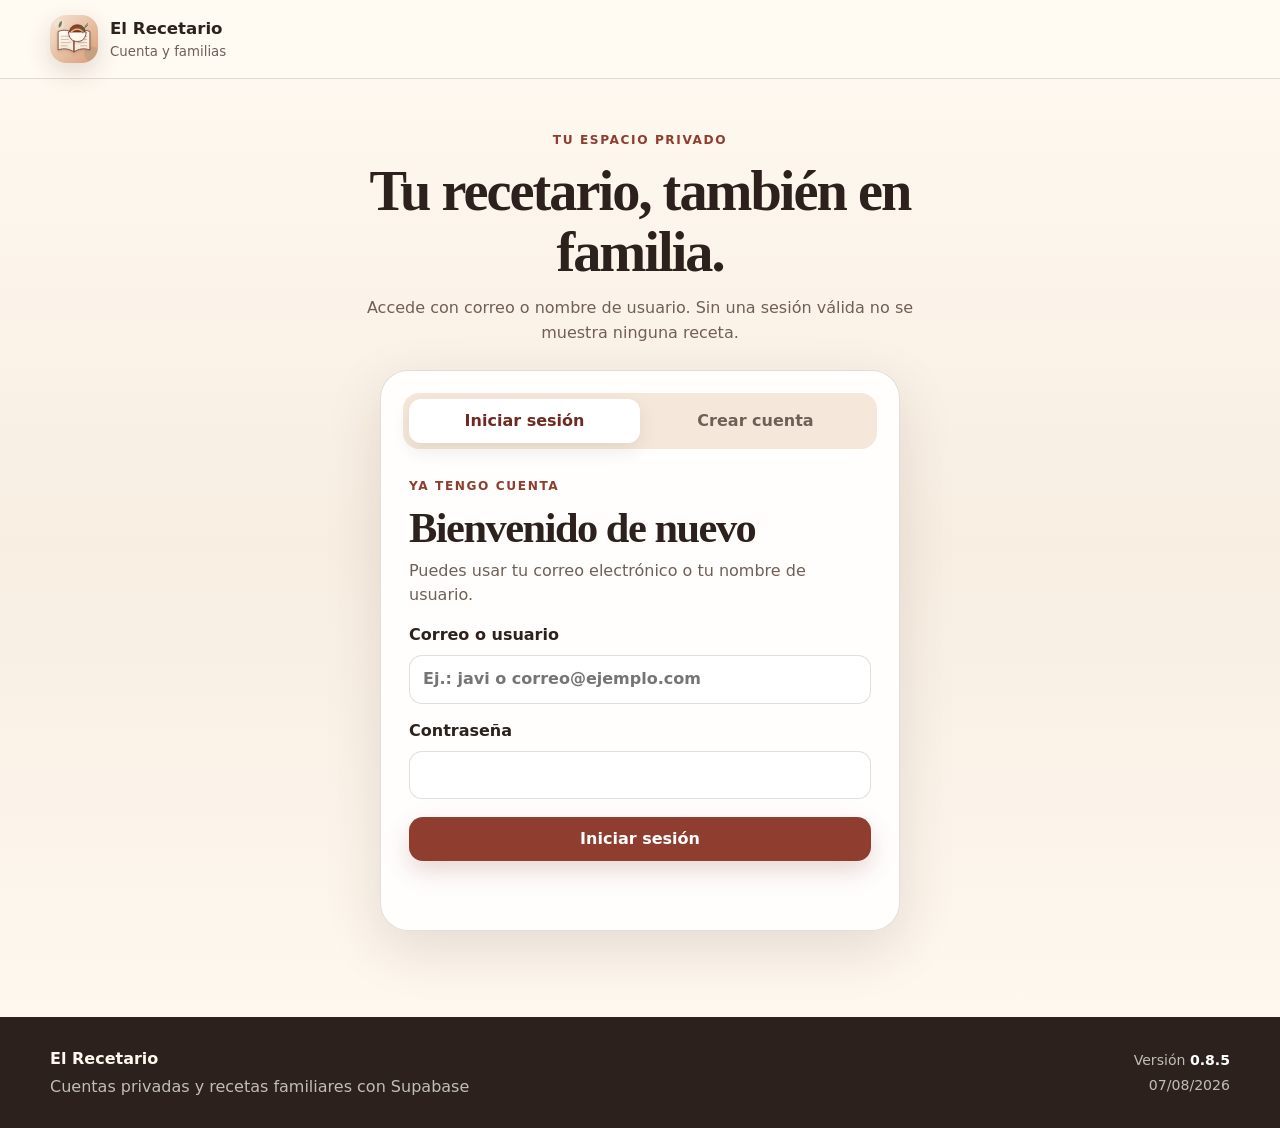
==== admin.html @ 175dec45 "Publica avatares corregidos en administración 0.8.6" ====
<!doctype html>
<html lang="es">
<head>
  <meta charset="utf-8">
  <meta name="viewport" content="width=device-width, initial-scale=1">
  <meta name="theme-color" content="#8f3d2f">
  <meta name="description" content="Administración de cuentas y familias de El Recetario.">
  <title>Administración · El Recetario</title>
  <link rel="icon" href="assets/recetario.svg" type="image/svg+xml">
  <link rel="stylesheet" href="styles.css?v=0.8.6">
  <link rel="stylesheet" href="admin.css?v=0.8.6">
  <script defer src="recetario-config.js?v=0.8.6"></script>
  <script defer src="admin.js?v=0.8.6"></script>
</head>
<body class="admin-page">
  <a class="skip-link" href="#contenido">Saltar al contenido</a>

  <header class="site-header">
    <div class="shell header-inner">
      <a class="brand" href="./" aria-label="Volver a El Recetario">
        <img src="assets/recetario.svg" alt="" width="46" height="46">
        <span><strong>El Recetario</strong><small>Administración</small></span>
      </a>
      <div class="admin-header-actions">
        <a class="button button--soft" href="cuenta.html">Mi cuenta</a>
        <a class="button" href="./">Ver recetas</a>
      </div>
    </div>
  </header>

  <main id="contenido" class="shell admin-main">
    <section class="admin-hero">
      <span class="eyebrow">Solo administrador</span>
      <h1>Gestionar El Recetario</h1>
      <p>Consulta usuarios, las familias a las que pertenecen, sus recetas y el estado de cada cuenta. También puedes cambiar el nombre de cualquier grupo familiar.</p>
    </section>

    <section class="admin-stats" aria-label="Resumen">
      <article><strong id="active-count">—</strong><span>Cuentas activas</span></article>
      <article><strong id="available-count">—</strong><span>Huecos disponibles</span></article>
      <article><strong id="family-count">—</strong><span>Familias creadas</span></article>
      <article><strong id="recipe-count">—</strong><span>Recetas guardadas</span></article>
    </section>

    <section class="admin-card">
      <div class="admin-card-heading">
        <div>
          <span class="eyebrow">Familiares</span>
          <h2>Cuentas registradas</h2>
        </div>
        <button class="button button--soft" id="refresh-button" type="button">Actualizar</button>
      </div>
      <p class="admin-message" id="admin-message" aria-live="polite">Cargando cuentas…</p>
      <div class="account-list" id="account-list"></div>
    </section>

    <section class="admin-card families-admin-card">
      <div class="admin-card-heading">
        <div>
          <span class="eyebrow">Grupos</span>
          <h2>Familias</h2>
          <p>Los usuarios pueden pertenecer a varias familias.</p>
        </div>
      </div>
      <div class="admin-family-list" id="family-list"></div>
    </section>

    <section class="admin-note">
      <strong>Privacidad y permisos</strong>
      <p>Las contraseñas nunca se muestran. Puedes activar o desactivar cuentas y renombrar grupos; las credenciales siguen gestionadas por Supabase Auth.</p>
    </section>
  </main>

  <footer class="site-footer">
    <div class="shell footer-inner">
      <div><strong>El Recetario</strong><span>Administración privada de cuentas y familias</span></div>
      <div class="version-block"><span>Versión <strong>0.8.6</strong></span><span>07/08/2026</span></div>
    </div>
  </footer>

  <div class="toast" id="toast" role="status" aria-live="polite" hidden></div>
</body>
</html>
---- styles.css ----
:root {
  --ink: #2d211d;
  --muted: #705f57;
  --paper: #fffaf2;
  --paper-2: #f7ecdd;
  --accent: #8f3d2f;
  --accent-dark: #6f2b21;
  --accent-soft: #f1d6c7;
  --sage: #6d7f5f;
  --line: rgba(79, 51, 39, .16);
  --shadow: 0 18px 55px rgba(63, 38, 26, .13);
  --radius: 22px;
  color-scheme: light;
  font-family: Inter, ui-sans-serif, system-ui, -apple-system, BlinkMacSystemFont, "Segoe UI", sans-serif;
}

* { box-sizing: border-box; }
html { scroll-behavior: smooth; }
body { margin: 0; color: var(--ink); background: var(--paper); line-height: 1.55; }
body:has(dialog[open]) { overflow: hidden; }
button, input, select, textarea { font: inherit; }
button, a { -webkit-tap-highlight-color: transparent; }
img { max-width: 100%; display: block; }

.skip-link { position: fixed; left: 12px; top: -80px; z-index: 1000; padding: 10px 14px; color: white; background: var(--accent-dark); border-radius: 10px; }
.skip-link:focus { top: 12px; }

.shell { width: min(1180px, calc(100% - 36px)); margin-inline: auto; }
.site-header { position: sticky; top: 0; z-index: 40; border-bottom: 1px solid var(--line); background: color-mix(in srgb, var(--paper) 92%, transparent); backdrop-filter: blur(18px); }
.header-inner { min-height: 78px; display: flex; align-items: center; justify-content: space-between; gap: 20px; }
.brand { display: inline-flex; align-items: center; gap: 12px; color: inherit; text-decoration: none; }
.brand img { width: 48px; height: 48px; border-radius: 16px; box-shadow: 0 9px 24px rgba(83, 43, 28, .16); }
.brand span { display: grid; }
.brand strong { font-size: 1.04rem; }
.brand small { color: var(--muted); }
.header-actions { display: flex; gap: 10px; }

.button { min-height: 44px; border: 0; border-radius: 14px; padding: 0 18px; display: inline-flex; align-items: center; justify-content: center; gap: 8px; cursor: pointer; color: white; background: var(--accent); font-weight: 800; box-shadow: 0 10px 24px rgba(143, 61, 47, .2); transition: transform .18s ease, background .18s ease; }
.button:hover { transform: translateY(-1px); background: var(--accent-dark); }
.button:focus-visible, input:focus-visible, select:focus-visible, textarea:focus-visible, .recipe-card:focus-visible, .quick-filters button:focus-visible, .icon-button:focus-visible { outline: 3px solid rgba(143, 61, 47, .32); outline-offset: 3px; }
.button--soft { color: var(--accent-dark); background: var(--accent-soft); box-shadow: none; }
.button--soft:hover { background: #eac7b4; }
.button--danger { color: #8e1d1d; background: #f7d8d8; box-shadow: none; }

.hero { position: relative; overflow: hidden; padding: 72px 0 58px; background:
  radial-gradient(circle at 87% 14%, rgba(109, 127, 95, .22), transparent 32%),
  radial-gradient(circle at 8% 90%, rgba(143, 61, 47, .13), transparent 34%),
  linear-gradient(135deg, #fffaf2 0%, #f7ecdd 100%);
}
.hero::after { content: ""; position: absolute; right: -120px; bottom: -170px; width: 360px; height: 360px; border: 45px solid rgba(143, 61, 47, .05); border-radius: 50%; }
.hero-grid { position: relative; z-index: 1; display: grid; grid-template-columns: minmax(0, 1.3fr) minmax(300px, .7fr); align-items: center; gap: 60px; }
.eyebrow { color: var(--accent); font-size: .76rem; font-weight: 900; letter-spacing: .13em; text-transform: uppercase; }
h1, h2, h3 { margin-top: 0; line-height: 1.08; letter-spacing: -.035em; }
h1 { max-width: 760px; margin-bottom: 20px; font-family: Georgia, "Times New Roman", serif; font-size: clamp(2.65rem, 6vw, 5.7rem); }
h2 { margin-bottom: 10px; font-family: Georgia, "Times New Roman", serif; font-size: clamp(2rem, 4vw, 3.2rem); }
.hero-copy { max-width: 720px; margin: 0 0 26px; color: var(--muted); font-size: clamp(1.04rem, 2vw, 1.2rem); }

.search-panel { max-width: 760px; padding: 18px; border: 1px solid rgba(143, 61, 47, .18); border-radius: var(--radius); background: rgba(255, 255, 255, .82); box-shadow: var(--shadow); }
.search-panel > label { display: block; margin-bottom: 9px; font-weight: 900; }
.search-row { display: grid; grid-template-columns: 1fr auto; gap: 10px; }
.search-row input, select, .field input, .field textarea { width: 100%; min-height: 48px; border: 1px solid var(--line); border-radius: 13px; padding: 11px 13px; color: var(--ink); background: white; }
.search-row input { font-size: 1.02rem; }
.quick-filters { margin-top: 12px; display: flex; flex-wrap: wrap; gap: 8px; }
.quick-filters button { border: 1px solid rgba(143, 61, 47, .17); border-radius: 999px; padding: 7px 11px; color: var(--accent-dark); background: #fff8f2; cursor: pointer; font-weight: 750; }
.quick-filters button:hover { background: var(--accent-soft); }

.hero-card { padding: 28px; border: 1px solid rgba(143, 61, 47, .15); border-radius: 30px; background: rgba(255,255,255,.66); box-shadow: var(--shadow); transform: rotate(1.2deg); }
.hero-card > img { width: min(260px, 82%); margin: 0 auto 24px; }
.hero-stats { display: grid; grid-template-columns: repeat(3, 1fr); gap: 10px; }
.hero-stats div { padding: 12px 8px; border-radius: 15px; text-align: center; background: rgba(255,250,242,.8); }
.hero-stats strong, .hero-stats span { display: block; }
.hero-stats strong { color: var(--accent); font-size: 1.45rem; }
.hero-stats span { color: var(--muted); font-size: .78rem; }

.catalog-section { padding: 72px 0 86px; }
.section-heading { margin-bottom: 28px; display: flex; align-items: end; justify-content: space-between; gap: 32px; }
.section-heading p { margin: 0; color: var(--muted); }
.catalog-controls { display: flex; gap: 12px; }
.catalog-controls label { display: grid; gap: 6px; color: var(--muted); font-size: .78rem; font-weight: 850; }
.catalog-controls select { min-width: 170px; }

.recipe-grid { display: grid; grid-template-columns: repeat(3, minmax(0, 1fr)); gap: 22px; }
.recipe-card { position: relative; min-width: 0; overflow: hidden; border: 1px solid var(--line); border-radius: var(--radius); color: inherit; background: white; box-shadow: 0 12px 34px rgba(78, 45, 31, .08); cursor: pointer; transition: transform .2s ease, box-shadow .2s ease; }
.recipe-card:hover { transform: translateY(-5px); box-shadow: 0 20px 48px rgba(78, 45, 31, .15); }
.recipe-visual { position: relative; min-height: 184px; display: grid; place-items: center; overflow: hidden; background: linear-gradient(140deg, var(--recipe-color, #ecd7c8), #fff8f0); }
.recipe-visual::before, .recipe-visual::after { content: ""; position: absolute; border-radius: 50%; border: 26px solid rgba(255,255,255,.24); }
.recipe-visual::before { width: 160px; height: 160px; left: -75px; top: -70px; }
.recipe-visual::after { width: 120px; height: 120px; right: -58px; bottom: -55px; }
.recipe-visual img { width: 100%; height: 220px; object-fit: cover; }
.recipe-emoji { position: relative; z-index: 1; font-size: 5rem; filter: drop-shadow(0 14px 14px rgba(68, 39, 27, .18)); }
.favorite-button { position: absolute; z-index: 4; top: 12px; right: 12px; width: 42px; height: 42px; border: 1px solid rgba(255,255,255,.65); border-radius: 50%; display: grid; place-items: center; color: #6c4d40; background: rgba(255,255,255,.84); backdrop-filter: blur(8px); cursor: pointer; font-size: 1.25rem; }
.favorite-button[aria-pressed="true"] { color: #a02f36; background: #fff0f0; }
.recipe-body { padding: 20px; }
.recipe-kicker { display: flex; align-items: center; justify-content: space-between; gap: 12px; color: var(--accent); font-size: .75rem; font-weight: 900; letter-spacing: .08em; text-transform: uppercase; }
.recipe-card h3 { margin: 12px 0 10px; font-family: Georgia, "Times New Roman", serif; font-size: 1.55rem; }
.recipe-card p { margin: 0 0 18px; color: var(--muted); }
.recipe-meta { display: flex; flex-wrap: wrap; gap: 8px; }
.recipe-meta span { padding: 6px 9px; border-radius: 999px; color: #5d493f; background: #f7efe7; font-size: .78rem; font-weight: 800; }

.empty-state { padding: 55px 20px; border: 1px dashed rgba(143, 61, 47, .35); border-radius: var(--radius); text-align: center; background: #fff7ef; }
.empty-state > span { font-size: 3rem; }
.empty-state h3 { margin: 12px 0 6px; font-size: 1.5rem; }
.empty-state p { color: var(--muted); }

.future-section { padding: 0 0 86px; }
.future-card { padding: 32px; border-radius: 28px; display: grid; grid-template-columns: 1.2fr .8fr; align-items: center; gap: 34px; color: #fdf7ee; background: linear-gradient(135deg, #5e6e51, #3e5137); box-shadow: var(--shadow); }
.future-card .eyebrow { color: #e8c7aa; }
.future-card p { margin-bottom: 0; color: rgba(255,255,255,.78); }
.future-steps { display: flex; flex-wrap: wrap; justify-content: center; align-items: center; gap: 8px; }
.future-steps span { padding: 10px 12px; border: 1px solid rgba(255,255,255,.2); border-radius: 12px; background: rgba(255,255,255,.08); font-weight: 800; }
.future-steps b { color: #e8c7aa; }

.site-footer { border-top: 1px solid var(--line); background: #2d211d; color: #fff8ef; }
.footer-inner { min-height: 110px; display: flex; align-items: center; justify-content: space-between; gap: 20px; }
.footer-inner > div:first-child { display: grid; gap: 4px; }
.footer-inner span { color: rgba(255,255,255,.7); }
.version-block { display: grid; justify-items: end; gap: 4px; font-size: .88rem; }
.version-block strong { color: white; }

.recipe-dialog, .form-dialog { width: min(920px, calc(100% - 24px)); max-height: calc(100dvh - 24px); padding: 0; border: 0; border-radius: 26px; color: var(--ink); background: var(--paper); box-shadow: 0 28px 90px rgba(44, 26, 18, .34); }
.recipe-dialog::backdrop, .form-dialog::backdrop { background: rgba(34, 23, 18, .62); backdrop-filter: blur(6px); }
.dialog-shell { position: relative; max-height: calc(100dvh - 24px); overflow: auto; }
.icon-button { width: 42px; height: 42px; border: 0; border-radius: 50%; display: grid; place-items: center; color: var(--ink); background: rgba(255,255,255,.88); cursor: pointer; font-size: 1.6rem; }
.dialog-close { position: sticky; z-index: 4; top: 14px; float: right; margin: 14px 14px -56px 0; box-shadow: 0 6px 20px rgba(0,0,0,.15); }
.detail-hero { min-height: 280px; padding: 42px; display: grid; grid-template-columns: 1fr 180px; align-items: center; gap: 24px; background: linear-gradient(140deg, var(--recipe-color, #ecd7c8), #fff8f0); }
.detail-hero h2 { margin: 10px 0 12px; font-size: clamp(2.2rem, 7vw, 4.4rem); }
.detail-hero p { max-width: 620px; margin: 0; color: #604b42; font-size: 1.08rem; }
.detail-emoji { text-align: center; font-size: 7rem; filter: drop-shadow(0 16px 16px rgba(67, 42, 30, .16)); }
.detail-photo { width: 100%; height: 180px; border-radius: 20px; object-fit: cover; box-shadow: 0 16px 34px rgba(74, 44, 29, .18); }
.detail-content { padding: 32px 42px 42px; }
.detail-stats { margin: -58px 0 34px; display: grid; grid-template-columns: repeat(5, 1fr); gap: 10px; }
.detail-stats div { padding: 14px 10px; border: 1px solid var(--line); border-radius: 15px; text-align: center; background: white; box-shadow: 0 10px 28px rgba(65, 39, 28, .08); }
.detail-stats strong, .detail-stats span { display: block; }
.detail-stats strong { color: var(--accent); }
.detail-stats span { color: var(--muted); font-size: .75rem; }
.detail-columns { display: grid; grid-template-columns: .86fr 1.14fr; gap: 36px; }
.detail-block h3 { margin-bottom: 14px; font-size: 1.28rem; }
.ingredient-list, .step-list { margin: 0; padding: 0; list-style: none; }
.ingredient-list li { padding: 11px 0; border-bottom: 1px dashed var(--line); }
.step-list { counter-reset: steps; display: grid; gap: 16px; }
.step-list li { position: relative; padding-left: 52px; }
.step-list li::before { counter-increment: steps; content: counter(steps); position: absolute; left: 0; top: -2px; width: 36px; height: 36px; border-radius: 50%; display: grid; place-items: center; color: white; background: var(--accent); font-weight: 900; }
.notes-box { margin-top: 28px; padding: 18px; border-left: 4px solid var(--sage); border-radius: 0 14px 14px 0; background: #eef3e9; }
.detail-actions { margin-top: 30px; display: flex; flex-wrap: wrap; justify-content: flex-end; gap: 10px; }

.recipe-form { max-height: calc(100dvh - 24px); overflow: auto; padding: 30px; }
.form-header { margin-bottom: 24px; display: flex; justify-content: space-between; gap: 20px; }
.form-header h2 { margin: 5px 0 0; }
.form-grid { display: grid; grid-template-columns: repeat(2, minmax(0, 1fr)); gap: 16px; }
.field { display: grid; align-content: start; gap: 7px; font-weight: 800; }
.field--wide { grid-column: 1 / -1; }
.field textarea { resize: vertical; }
.field small { color: var(--muted); font-size: .74rem; font-weight: 500; }
.storage-note { padding: 14px; border-radius: 14px; color: #655043; background: #f7ecdd; font-size: .88rem; }
.form-actions { display: flex; justify-content: flex-end; gap: 10px; }

.toast { position: fixed; z-index: 120; left: 50%; bottom: 24px; transform: translateX(-50%); padding: 12px 16px; border-radius: 13px; color: white; background: #2d211d; box-shadow: var(--shadow); font-weight: 800; }

@media (max-width: 900px) {
  .hero-grid, .future-card { grid-template-columns: 1fr; }
  .hero-card { max-width: 520px; transform: none; }
  .recipe-grid { grid-template-columns: repeat(2, minmax(0, 1fr)); }
  .detail-stats { grid-template-columns: repeat(3, 1fr); }
}

@media (max-width: 660px) {
  .shell { width: min(100% - 24px, 1180px); }
  .site-header { position: static; }
  .header-inner { padding: 12px 0; align-items: stretch; flex-direction: column; }
  .header-actions { display: grid; grid-template-columns: 1fr 1fr; }
  .hero { padding: 48px 0 42px; }
  h1 { font-size: clamp(2.7rem, 15vw, 4.2rem); }
  .search-row { grid-template-columns: 1fr; }
  .search-row .button { width: 100%; }
  .section-heading { align-items: stretch; flex-direction: column; }
  .catalog-controls { display: grid; grid-template-columns: 1fr 1fr; }
  .catalog-controls select { min-width: 0; }
  .recipe-grid { grid-template-columns: 1fr; }
  .recipe-visual { min-height: 160px; }
  .future-card { padding: 24px; }
  .future-steps { justify-content: flex-start; }
  .footer-inner { padding: 24px 0; align-items: flex-start; flex-direction: column; }
  .version-block { justify-items: start; }
  .detail-hero { padding: 58px 22px 30px; grid-template-columns: 1fr; }
  .detail-emoji { order: -1; font-size: 5.5rem; }
  .detail-photo { order: -1; height: 200px; }
  .detail-content { padding: 24px 20px 30px; }
  .detail-stats { margin: 0 0 30px; grid-template-columns: repeat(2, 1fr); }
  .detail-columns { grid-template-columns: 1fr; }
  .recipe-form { padding: 22px 16px; }
  .form-grid { grid-template-columns: 1fr; }
  .field--wide { grid-column: auto; }
}

@media (prefers-reduced-motion: reduce) {
  *, *::before, *::after { scroll-behavior: auto !important; transition: none !important; }
}
---- admin.css ----
[hidden] { display: none !important; }

.admin-page { min-height: 100vh; background: linear-gradient(180deg, #fffaf2 0, #f7ecdf 48%, #fffaf2 100%); }
.admin-main { padding-bottom: 86px; }
.admin-header-actions { display: flex; gap: 10px; }
.admin-hero { max-width: 880px; padding: 62px 0 30px; }
.admin-hero h1 { margin: 10px 0 18px; font-size: clamp(2.6rem, 6vw, 4.8rem); }
.admin-hero p { max-width: 760px; margin: 0; color: var(--muted); font-size: 1.08rem; }

.admin-stats { margin-bottom: 24px; display: grid; grid-template-columns: repeat(4, minmax(0, 1fr)); gap: 16px; }
.admin-stats article { padding: 22px; border: 1px solid var(--line); border-radius: 22px; background: rgba(255,255,255,.9); box-shadow: 0 12px 34px rgba(78,45,31,.08); }
.admin-stats strong,.admin-stats span { display: block; }
.admin-stats strong { color: var(--accent); font-family: Georgia,serif; font-size: 2.35rem; }
.admin-stats span { margin-top: 3px; color: var(--muted); font-weight: 800; }

.admin-card { padding: clamp(22px,4vw,36px); border: 1px solid var(--line); border-radius: 28px; background: rgba(255,255,255,.94); box-shadow: var(--shadow); }
.families-admin-card { margin-top: 24px; }
.admin-card-heading { margin-bottom: 20px; display: flex; align-items: center; justify-content: space-between; gap: 18px; }
.admin-card-heading h2 { margin: 6px 0 0; }
.admin-card-heading p { margin: 5px 0 0; color: var(--muted); }
.admin-message { min-height: 24px; color: var(--muted); font-weight: 750; }
.admin-message[data-error="true"] { color: #982e2e; }
.account-list,.admin-family-list { display: grid; gap: 12px; }

.admin-account { padding: 17px 18px; border: 1px solid var(--line); border-radius: 18px; display: grid; grid-template-columns: minmax(0,1.2fr) minmax(230px,1fr) minmax(120px,.45fr) auto; align-items: center; gap: 18px; background: white; }
.admin-account__identity { min-width: 0; display: flex; align-items: center; gap: 13px; }
.admin-account__avatar {
  position: relative;
  isolation: isolate;
  flex: 0 0 auto;
  width: 50px;
  height: 50px;
  overflow: hidden;
  border-radius: 15px;
  display: grid;
  place-items: center;
  color: white;
  background: var(--sage);
  font-weight: 900;
  line-height: 1;
}
.admin-avatar-fallback {
  position: absolute;
  inset: 0;
  z-index: 0;
  display: grid;
  place-items: center;
  color: white;
  background: var(--sage);
  font-weight: 900;
  line-height: 1;
}
.admin-account__avatar img {
  position: absolute;
  inset: 0;
  z-index: 1;
  width: 100%;
  height: 100%;
  display: block;
  object-fit: cover;
  object-position: center;
  background: var(--sage);
}
.admin-account__identity strong,.admin-account__identity span { display: block; }
.admin-account__identity strong { font-size: 1rem; }
.admin-account__identity span { color: var(--muted); overflow-wrap: anywhere; font-size: .84rem; }
.admin-account__families { display: flex; flex-wrap: wrap; gap: 7px; }
.family-chip { padding: 6px 9px; border-radius: 11px; display: inline-grid; gap: 1px; color: #43533a; background: #e8f0e3; font-size: .78rem; font-weight: 850; }
.family-chip small { color: #65745b; font-size: .65rem; font-weight: 750; }
.family-chip--empty { color: var(--muted); background: #f2eee9; }
.admin-account__meta strong,.admin-account__meta span { display: block; }
.admin-account__meta strong { margin-bottom: 6px; font-size: .88rem; }
.status-pill { width: fit-content; padding: 6px 9px; border-radius: 999px; font-size: .72rem; font-weight: 900; }
.status-pill--active { color: #36522f; background: #e4efde; }
.status-pill--inactive { color: #8d3131; background: #f6dddd; }
.status-pill--admin { color: var(--accent-dark); background: var(--accent-soft); }
.admin-account__actions { display: flex; justify-content: flex-end; }
.admin-account__actions .button { min-width: 110px; box-shadow: none; }
.admin-account__actions .button[data-action="deactivate"] { color: #8d3131; background: #f6dddd; }
.admin-account__actions .button[data-action="activate"] { color: #36522f; background: #e4efde; }
.admin-account__actions .button:disabled { cursor: default; opacity: .55; transform: none; }

.admin-family { padding: 18px; border: 1px solid var(--line); border-radius: 18px; display: grid; grid-template-columns: minmax(0,1fr) minmax(220px,.6fr) auto; align-items: end; gap: 16px; background: white; }
.admin-family__info { display: flex; align-items: center; gap: 12px; min-width: 0; }
.admin-family__icon { flex: 0 0 auto; width: 48px; height: 48px; border-radius: 14px; display: grid; place-items: center; background: #f4e5d7; font-size: 1.4rem; }
.admin-family__info strong,.admin-family__info span,.admin-family__info small { display: block; }
.admin-family__info strong { font-size: 1rem; }
.admin-family__info span,.admin-family__info small { color: var(--muted); font-size: .8rem; overflow-wrap: anywhere; }
.admin-family__rename { margin: 0; }
.admin-family .button { min-width: 130px; box-shadow: none; }

.admin-note { margin-top: 22px; padding: 20px 22px; border: 1px solid rgba(109,127,95,.22); border-radius: 20px; background: #eef3e9; }
.admin-note p { margin: 5px 0 0; color: #526049; }
.toast { position: fixed; z-index: 120; left: 50%; bottom: 24px; transform: translateX(-50%); padding: 12px 16px; border-radius: 13px; color: white; background: #2d211d; box-shadow: var(--shadow); font-weight: 800; }

@media (max-width: 1000px) {
  .admin-stats { grid-template-columns: repeat(2, minmax(0,1fr)); }
  .admin-account { grid-template-columns: 1fr 1fr; }
  .admin-account__identity { grid-column: 1 / -1; }
  .admin-family { grid-template-columns: 1fr auto; }
  .admin-family__info { grid-column: 1 / -1; }
}

@media (max-width: 660px) {
  .admin-hero { padding-top: 42px; }
  .admin-header-actions { width: 100%; display: grid; grid-template-columns: 1fr 1fr; }
  .admin-header-actions .button { width: 100%; }
  .admin-stats { grid-template-columns: 1fr 1fr; }
  .admin-card-heading { align-items: stretch; flex-direction: column; }
  .admin-account,.admin-family { grid-template-columns: 1fr; }
  .admin-account__identity,.admin-family__info { grid-column: auto; }
  .admin-account__avatar { width: 54px; height: 54px; border-radius: 17px; }
  .admin-account__actions { justify-content: stretch; }
  .admin-account__actions .button,.admin-family .button { width: 100%; }
}
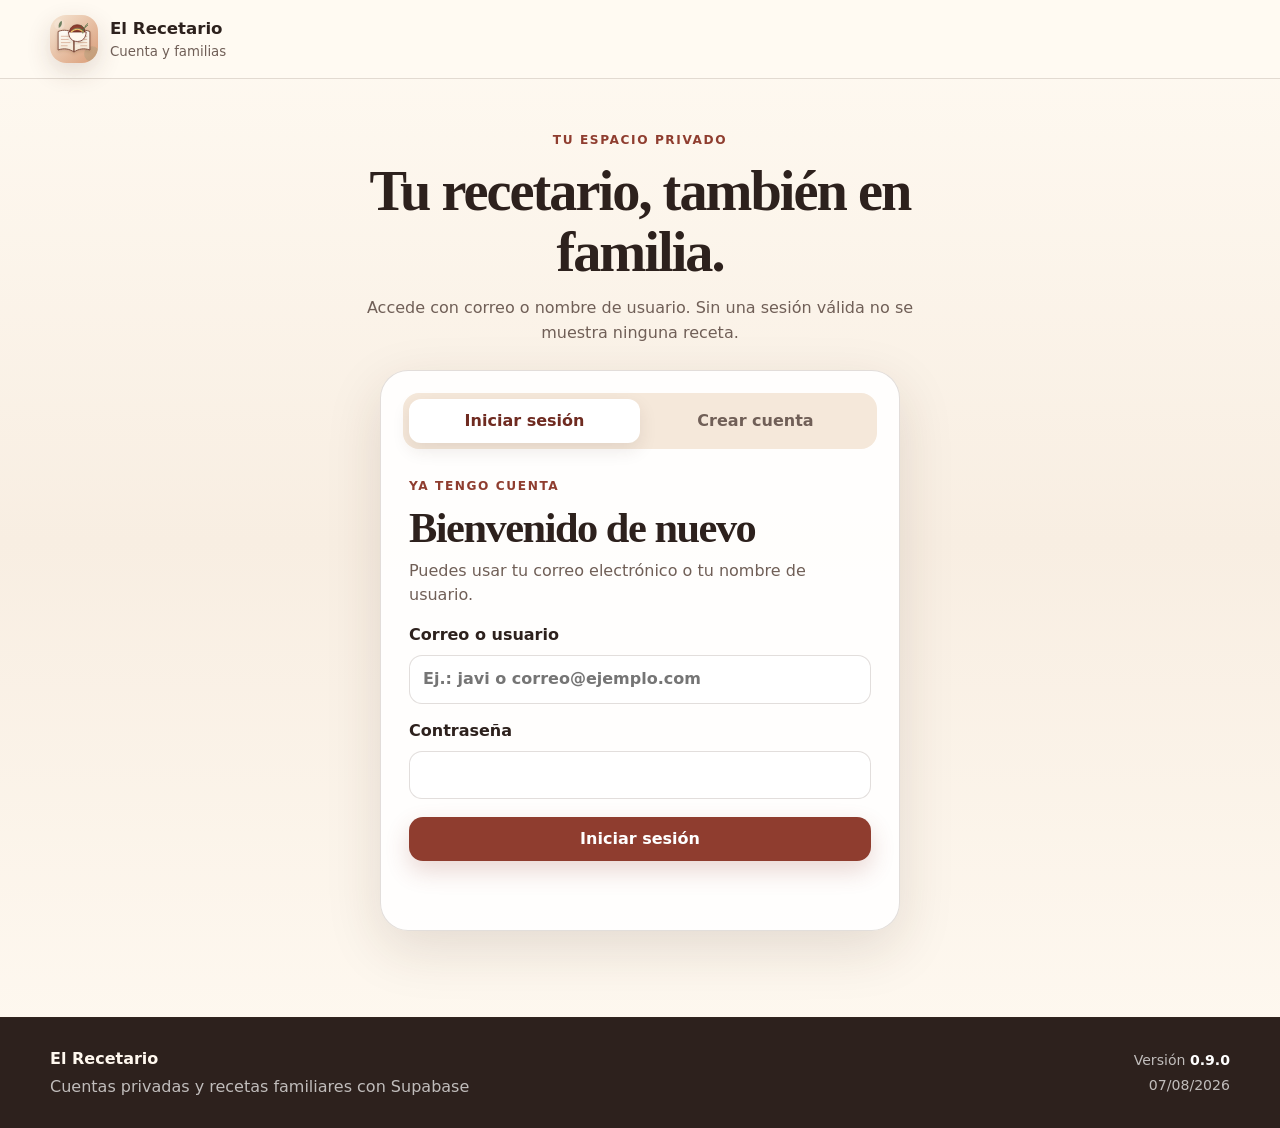
==== commit ff9cef21: "Actualiza administración a 0.9.0" ====
--- a/admin.html
+++ b/admin.html
@@ -7,10 +7,10 @@
   <meta name="description" content="Administración de cuentas y familias de El Recetario.">
   <title>Administración · El Recetario</title>
   <link rel="icon" href="assets/recetario.svg" type="image/svg+xml">
-  <link rel="stylesheet" href="styles.css?v=0.8.6">
-  <link rel="stylesheet" href="admin.css?v=0.8.6">
-  <script defer src="recetario-config.js?v=0.8.6"></script>
-  <script defer src="admin.js?v=0.8.6"></script>
+  <link rel="stylesheet" href="styles.css?v=0.9.0">
+  <link rel="stylesheet" href="admin.css?v=0.9.0">
+  <script defer src="recetario-config.js?v=0.9.0"></script>
+  <script defer src="admin.js?v=0.9.0"></script>
 </head>
 <body class="admin-page">
   <a class="skip-link" href="#contenido">Saltar al contenido</a>
@@ -74,7 +74,7 @@
   <footer class="site-footer">
     <div class="shell footer-inner">
       <div><strong>El Recetario</strong><span>Administración privada de cuentas y familias</span></div>
-      <div class="version-block"><span>Versión <strong>0.8.6</strong></span><span>07/08/2026</span></div>
+      <div class="version-block"><span>Versión <strong>0.9.0</strong></span><span>07/08/2026</span></div>
     </div>
   </footer>
 
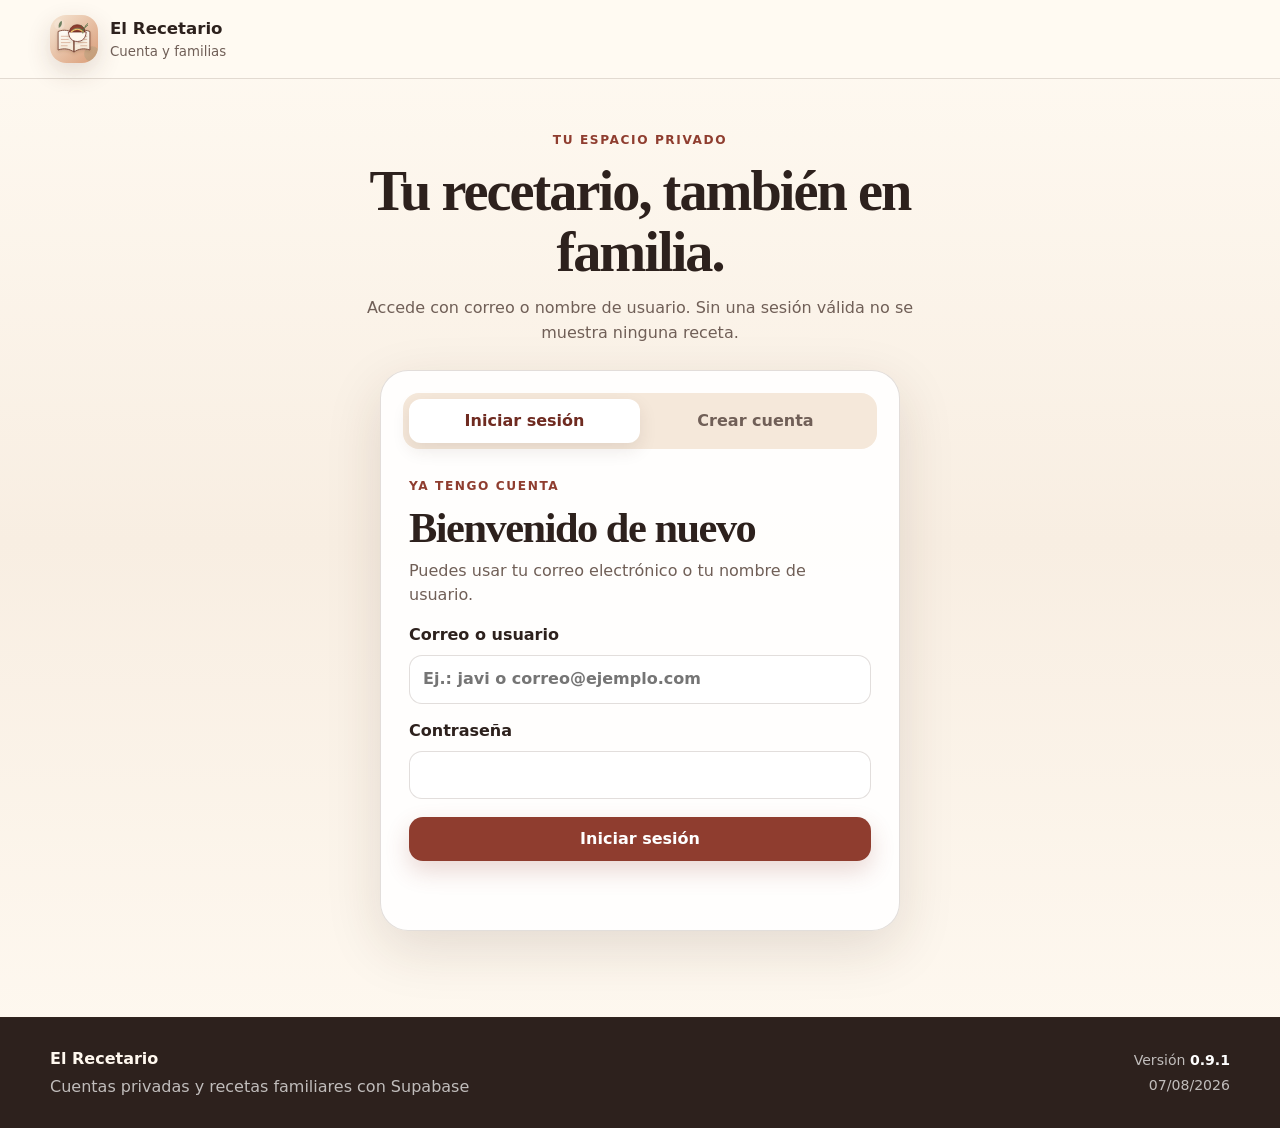
==== commit 2e50ee33: "Actualiza Administración a 0.9.1" ====
--- a/admin.html
+++ b/admin.html
@@ -7,10 +7,10 @@
   <meta name="description" content="Administración de cuentas y familias de El Recetario.">
   <title>Administración · El Recetario</title>
   <link rel="icon" href="assets/recetario.svg" type="image/svg+xml">
-  <link rel="stylesheet" href="styles.css?v=0.9.0">
-  <link rel="stylesheet" href="admin.css?v=0.9.0">
-  <script defer src="recetario-config.js?v=0.9.0"></script>
-  <script defer src="admin.js?v=0.9.0"></script>
+  <link rel="stylesheet" href="styles.css?v=0.9.1">
+  <link rel="stylesheet" href="admin.css?v=0.9.1">
+  <script defer src="recetario-config.js?v=0.9.1"></script>
+  <script defer src="admin.js?v=0.9.1"></script>
 </head>
 <body class="admin-page">
   <a class="skip-link" href="#contenido">Saltar al contenido</a>
@@ -74,7 +74,7 @@
   <footer class="site-footer">
     <div class="shell footer-inner">
       <div><strong>El Recetario</strong><span>Administración privada de cuentas y familias</span></div>
-      <div class="version-block"><span>Versión <strong>0.9.0</strong></span><span>07/08/2026</span></div>
+      <div class="version-block"><span>Versión <strong>0.9.1</strong></span><span>07/08/2026</span></div>
     </div>
   </footer>
 
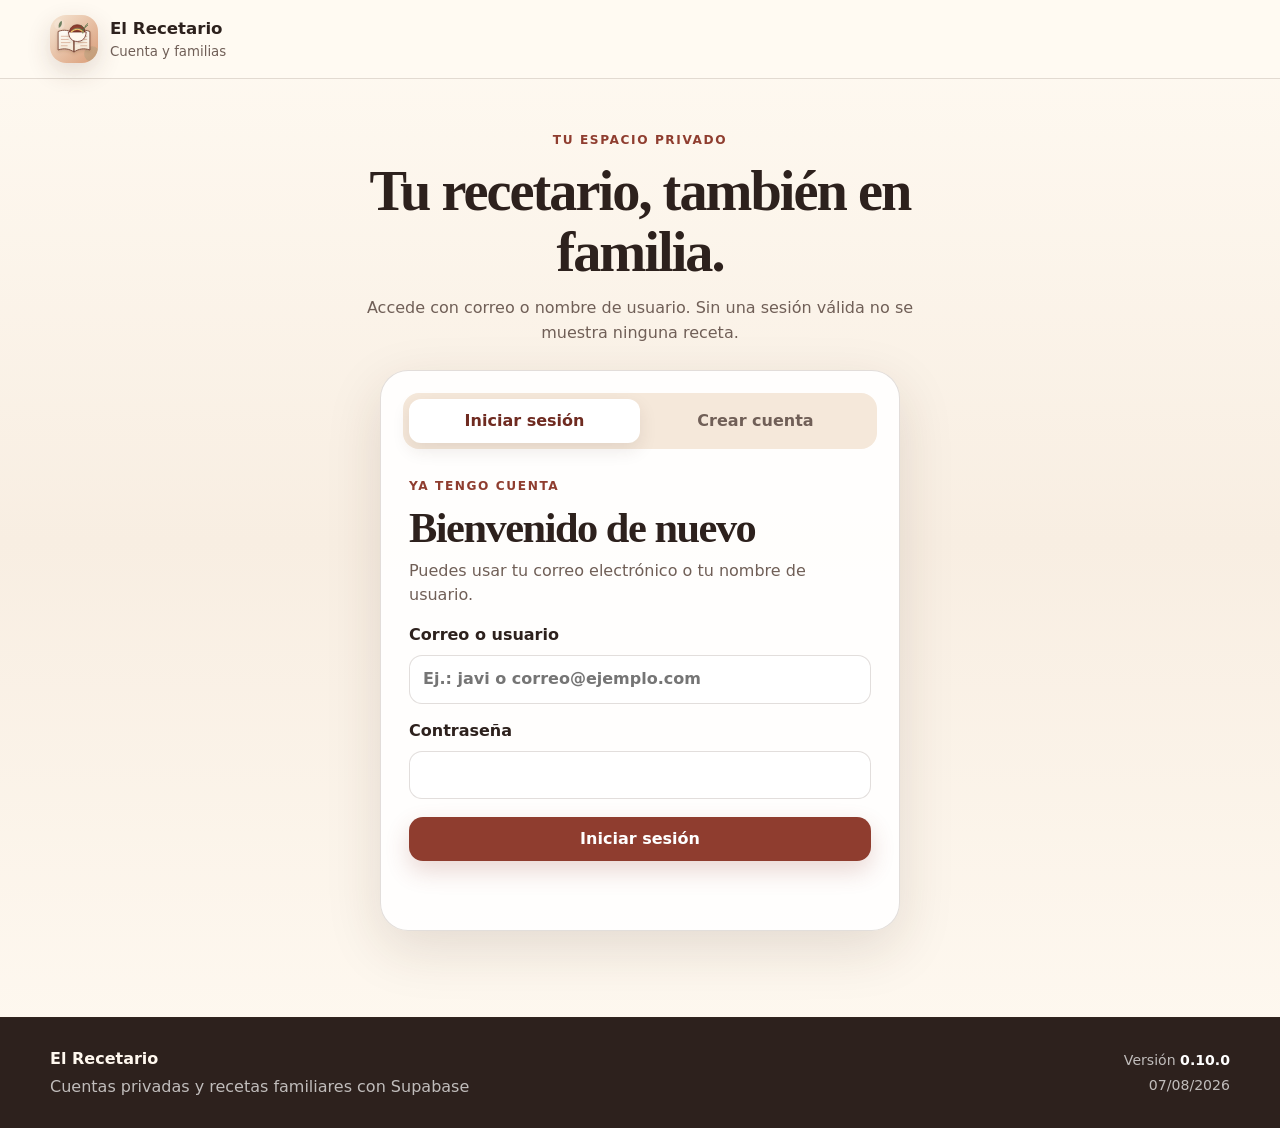
==== commit be43febe: "Carga la versión 0.10.0 en Administración" ====
--- a/admin.html
+++ b/admin.html
@@ -7,10 +7,10 @@
   <meta name="description" content="Administración de cuentas y familias de El Recetario.">
   <title>Administración · El Recetario</title>
   <link rel="icon" href="assets/recetario.svg" type="image/svg+xml">
-  <link rel="stylesheet" href="styles.css?v=0.9.1">
-  <link rel="stylesheet" href="admin.css?v=0.9.1">
-  <script defer src="recetario-config.js?v=0.9.1"></script>
-  <script defer src="admin.js?v=0.9.1"></script>
+  <link rel="stylesheet" href="styles.css?v=0.10.0">
+  <link rel="stylesheet" href="admin.css?v=0.10.0">
+  <script defer src="recetario-config.js?v=0.10.0"></script>
+  <script defer src="admin.js?v=0.10.0"></script>
 </head>
 <body class="admin-page">
   <a class="skip-link" href="#contenido">Saltar al contenido</a>
@@ -74,7 +74,7 @@
   <footer class="site-footer">
     <div class="shell footer-inner">
       <div><strong>El Recetario</strong><span>Administración privada de cuentas y familias</span></div>
-      <div class="version-block"><span>Versión <strong>0.9.1</strong></span><span>07/08/2026</span></div>
+      <div class="version-block"><span>Versión <strong>0.10.0</strong></span><span>07/08/2026</span></div>
     </div>
   </footer>
 
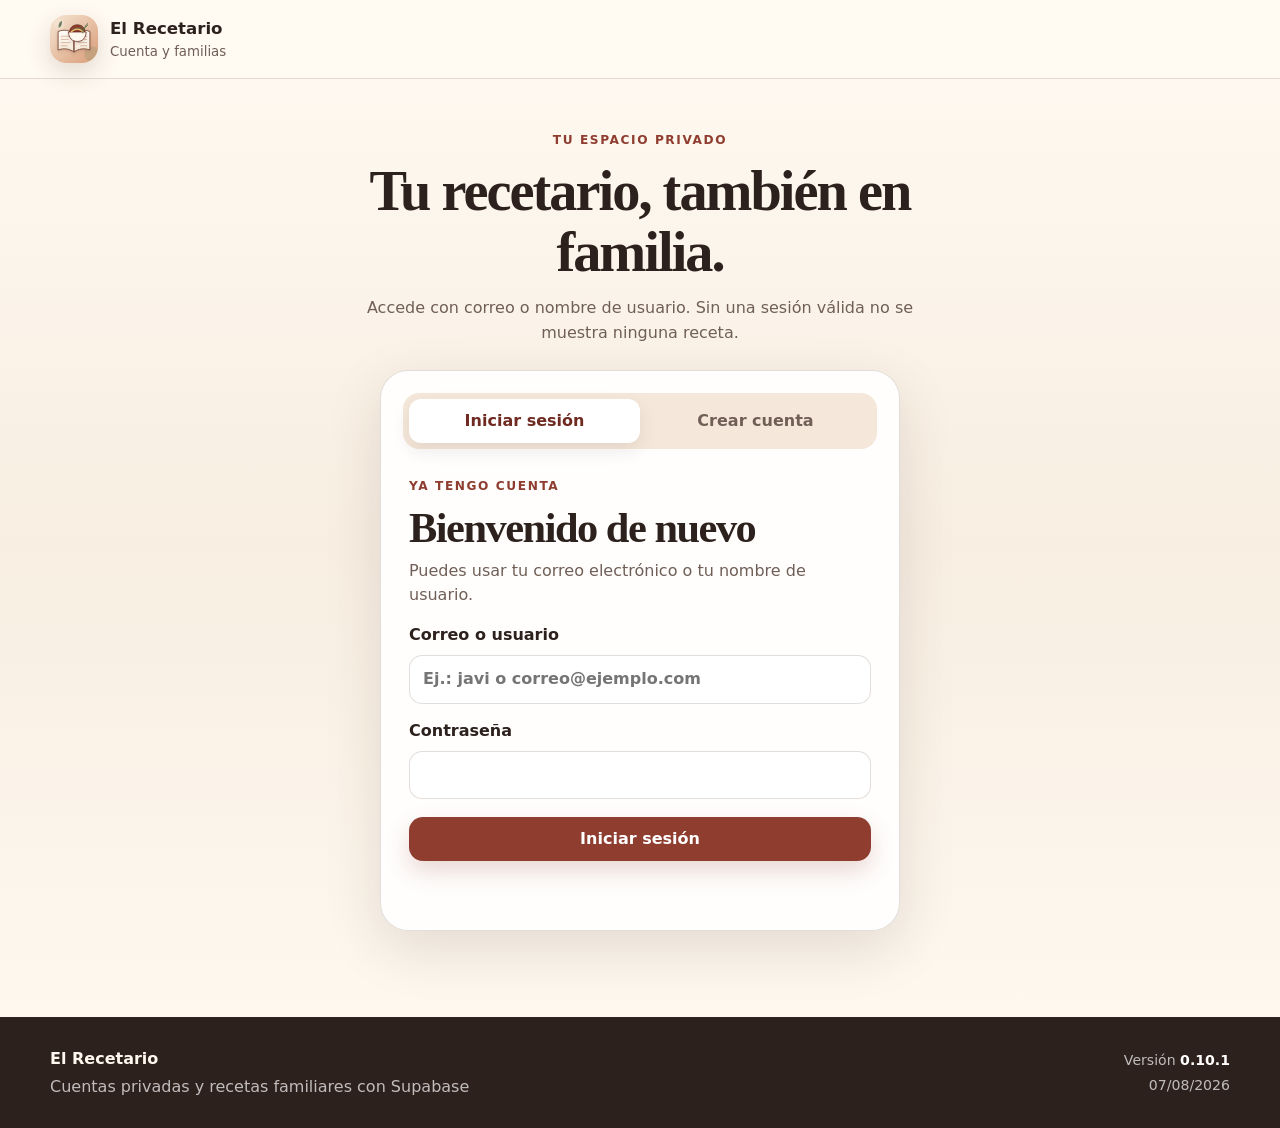
==== commit 72fde571: "Actualiza administración a 0.10.1" ====
--- a/admin.html
+++ b/admin.html
@@ -7,10 +7,10 @@
   <meta name="description" content="Administración de cuentas y familias de El Recetario.">
   <title>Administración · El Recetario</title>
   <link rel="icon" href="assets/recetario.svg" type="image/svg+xml">
-  <link rel="stylesheet" href="styles.css?v=0.10.0">
-  <link rel="stylesheet" href="admin.css?v=0.10.0">
-  <script defer src="recetario-config.js?v=0.10.0"></script>
-  <script defer src="admin.js?v=0.10.0"></script>
+  <link rel="stylesheet" href="styles.css?v=0.10.1">
+  <link rel="stylesheet" href="admin.css?v=0.10.1">
+  <script defer src="recetario-config.js?v=0.10.1"></script>
+  <script defer src="admin.js?v=0.10.1"></script>
 </head>
 <body class="admin-page">
   <a class="skip-link" href="#contenido">Saltar al contenido</a>
@@ -74,7 +74,7 @@
   <footer class="site-footer">
     <div class="shell footer-inner">
       <div><strong>El Recetario</strong><span>Administración privada de cuentas y familias</span></div>
-      <div class="version-block"><span>Versión <strong>0.10.0</strong></span><span>07/08/2026</span></div>
+      <div class="version-block"><span>Versión <strong>0.10.1</strong></span><span>07/08/2026</span></div>
     </div>
   </footer>
 
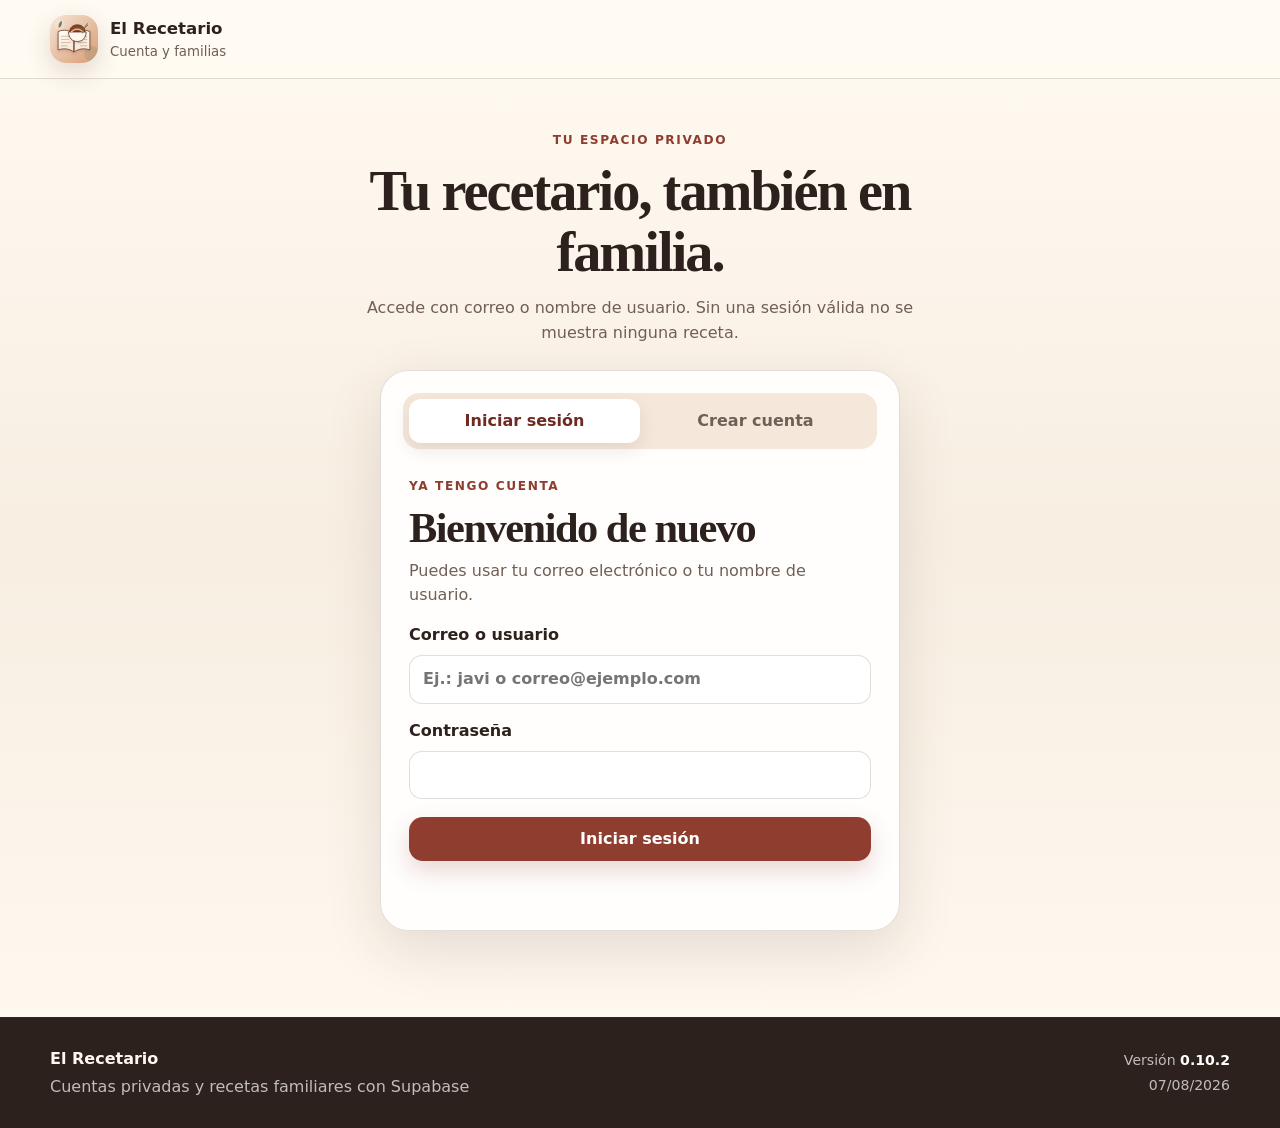
==== commit 9bb80efb: "Sincroniza Administración con versión 0.10.2" ====
--- a/admin.html
+++ b/admin.html
@@ -7,10 +7,10 @@
   <meta name="description" content="Administración de cuentas y familias de El Recetario.">
   <title>Administración · El Recetario</title>
   <link rel="icon" href="assets/recetario.svg" type="image/svg+xml">
-  <link rel="stylesheet" href="styles.css?v=0.10.1">
-  <link rel="stylesheet" href="admin.css?v=0.10.1">
-  <script defer src="recetario-config.js?v=0.10.1"></script>
-  <script defer src="admin.js?v=0.10.1"></script>
+  <link rel="stylesheet" href="styles.css?v=0.10.2">
+  <link rel="stylesheet" href="admin.css?v=0.10.2">
+  <script defer src="recetario-config.js?v=0.10.2"></script>
+  <script defer src="admin.js?v=0.10.2"></script>
 </head>
 <body class="admin-page">
   <a class="skip-link" href="#contenido">Saltar al contenido</a>
@@ -74,7 +74,7 @@
   <footer class="site-footer">
     <div class="shell footer-inner">
       <div><strong>El Recetario</strong><span>Administración privada de cuentas y familias</span></div>
-      <div class="version-block"><span>Versión <strong>0.10.1</strong></span><span>07/08/2026</span></div>
+      <div class="version-block"><span>Versión <strong>0.10.2</strong></span><span>07/08/2026</span></div>
     </div>
   </footer>
 
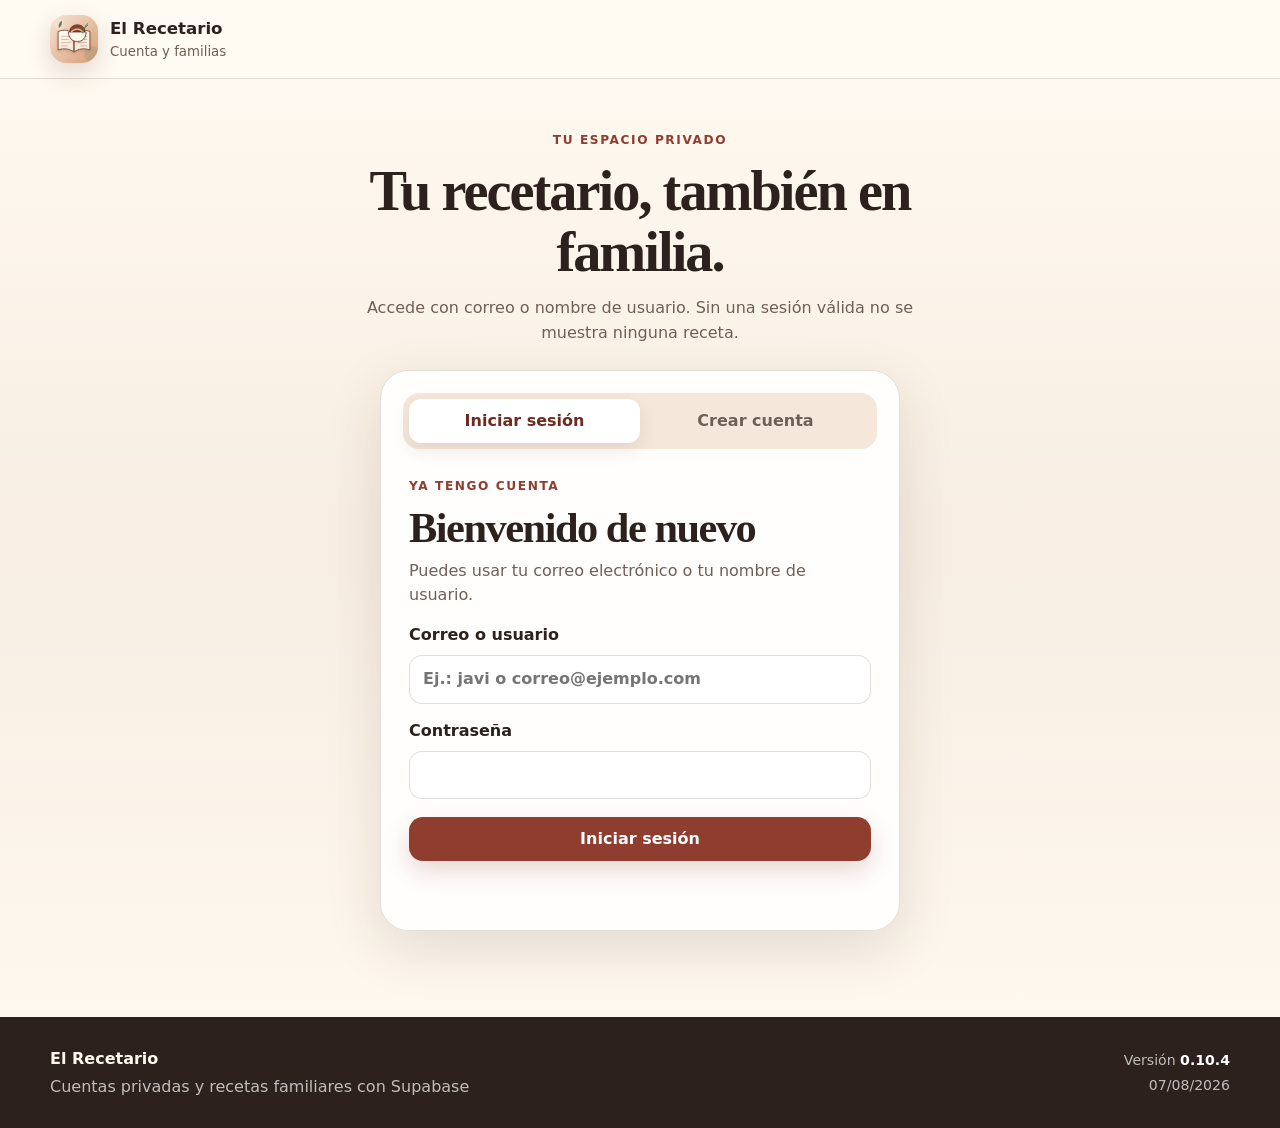
==== commit 85c23b7b: "Sync admin page assets to 0.10.4" ====
--- a/admin.html
+++ b/admin.html
@@ -7,10 +7,10 @@
   <meta name="description" content="Administración de cuentas y familias de El Recetario.">
   <title>Administración · El Recetario</title>
   <link rel="icon" href="assets/recetario.svg" type="image/svg+xml">
-  <link rel="stylesheet" href="styles.css?v=0.10.2">
-  <link rel="stylesheet" href="admin.css?v=0.10.2">
-  <script defer src="recetario-config.js?v=0.10.2"></script>
-  <script defer src="admin.js?v=0.10.2"></script>
+  <link rel="stylesheet" href="styles.css?v=0.10.4">
+  <link rel="stylesheet" href="admin.css?v=0.10.4">
+  <script defer src="recetario-config.js?v=0.10.4"></script>
+  <script defer src="admin.js?v=0.10.4"></script>
 </head>
 <body class="admin-page">
   <a class="skip-link" href="#contenido">Saltar al contenido</a>
@@ -74,7 +74,7 @@
   <footer class="site-footer">
     <div class="shell footer-inner">
       <div><strong>El Recetario</strong><span>Administración privada de cuentas y familias</span></div>
-      <div class="version-block"><span>Versión <strong>0.10.2</strong></span><span>07/08/2026</span></div>
+      <div class="version-block"><span>Versión <strong>0.10.4</strong></span><span>07/08/2026</span></div>
     </div>
   </footer>
 
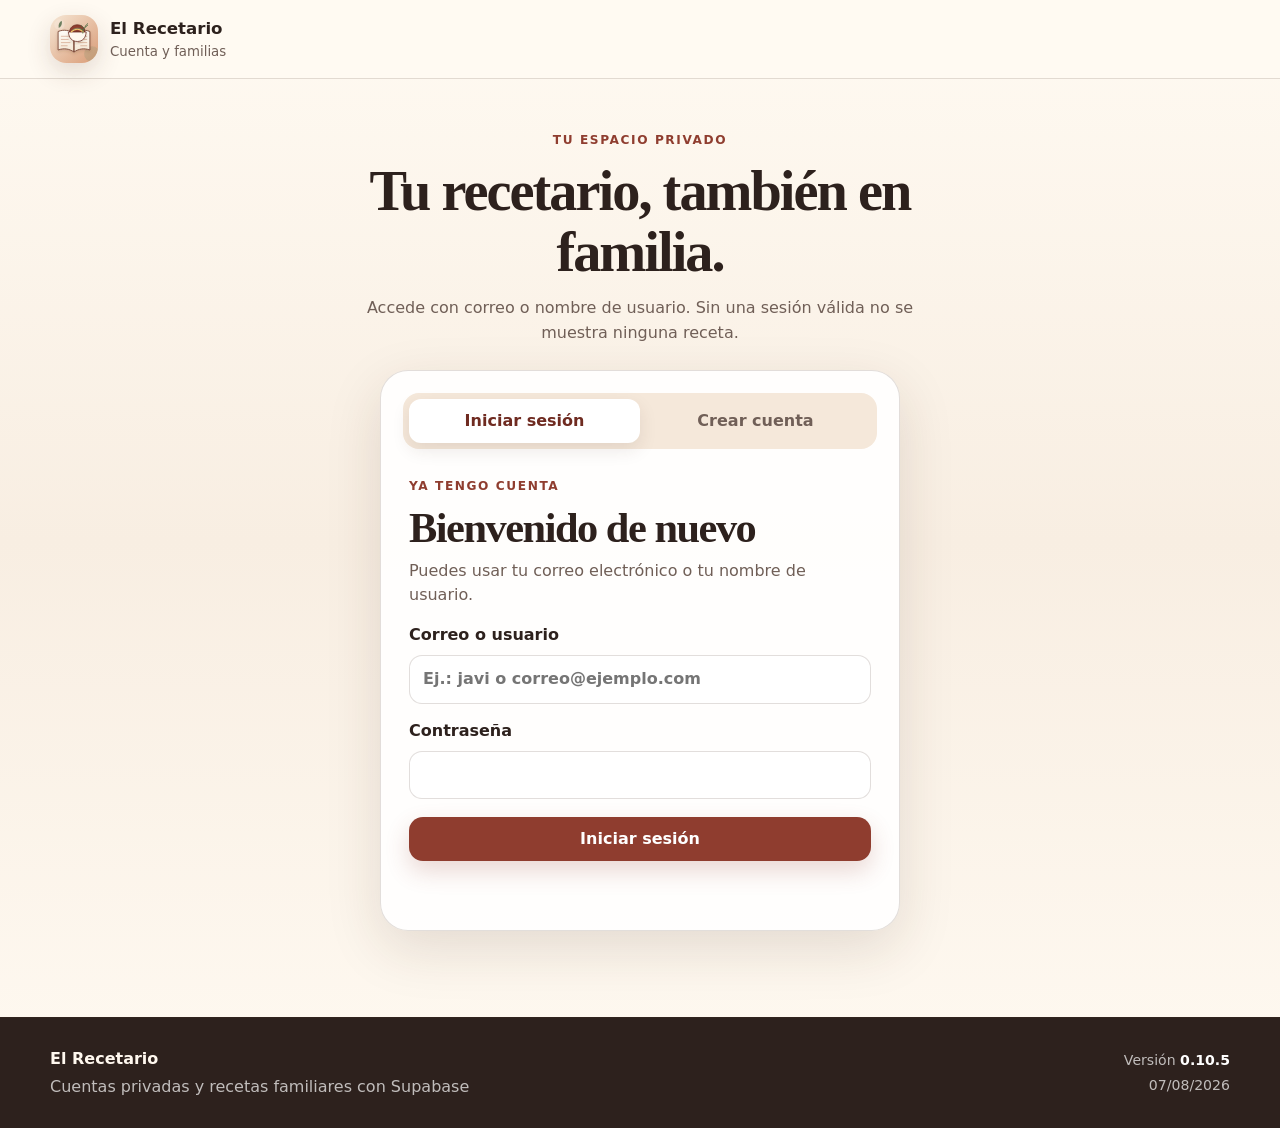
==== commit aec1ac41: "chore(admin): renueva recursos de la v0.10.5" ====
--- a/admin.html
+++ b/admin.html
@@ -7,10 +7,10 @@
   <meta name="description" content="Administración de cuentas y familias de El Recetario.">
   <title>Administración · El Recetario</title>
   <link rel="icon" href="assets/recetario.svg" type="image/svg+xml">
-  <link rel="stylesheet" href="styles.css?v=0.10.4">
-  <link rel="stylesheet" href="admin.css?v=0.10.4">
-  <script defer src="recetario-config.js?v=0.10.4"></script>
-  <script defer src="admin.js?v=0.10.4"></script>
+  <link rel="stylesheet" href="styles.css?v=0.10.5">
+  <link rel="stylesheet" href="admin.css?v=0.10.5">
+  <script defer src="recetario-config.js?v=0.10.5"></script>
+  <script defer src="admin.js?v=0.10.5"></script>
 </head>
 <body class="admin-page">
   <a class="skip-link" href="#contenido">Saltar al contenido</a>
@@ -74,7 +74,7 @@
   <footer class="site-footer">
     <div class="shell footer-inner">
       <div><strong>El Recetario</strong><span>Administración privada de cuentas y familias</span></div>
-      <div class="version-block"><span>Versión <strong>0.10.4</strong></span><span>07/08/2026</span></div>
+      <div class="version-block"><span>Versión <strong>0.10.5</strong></span><span>07/08/2026</span></div>
     </div>
   </footer>
 
--- a/admin.css
+++ b/admin.css
@@ -23,21 +23,25 @@
 .account-list,.admin-family-list { display: grid; gap: 12px; }
 
 .admin-account { padding: 17px 18px; border: 1px solid var(--line); border-radius: 18px; display: grid; grid-template-columns: minmax(0,1.2fr) minmax(230px,1fr) minmax(120px,.45fr) auto; align-items: center; gap: 18px; background: white; }
-.admin-account__identity { min-width: 0; display: flex; align-items: center; gap: 13px; }
+.admin-account__identity { min-width: 0; display: flex; align-items: center; gap: 15px; }
 .admin-account__avatar {
   position: relative;
   isolation: isolate;
-  flex: 0 0 auto;
-  width: 50px;
-  height: 50px;
+  flex: 0 0 58px;
+  width: 58px;
+  height: 58px;
   overflow: hidden;
-  border-radius: 15px;
+  border: 2px solid rgba(79, 97, 67, .16);
+  border-radius: 18px;
   display: grid;
   place-items: center;
   color: white;
   background: var(--sage);
+  box-shadow: 0 6px 16px rgba(71, 86, 61, .12);
+  font-size: 1.65rem;
   font-weight: 900;
   line-height: 1;
+  text-align: center;
 }
 .admin-avatar-fallback {
   position: absolute;
@@ -45,15 +49,20 @@
   z-index: 0;
   display: grid;
   place-items: center;
-  color: white;
+  color: #fff;
   background: var(--sage);
+  font-family: Arial, Helvetica, sans-serif;
+  font-size: 1.7rem;
   font-weight: 900;
   line-height: 1;
+  text-align: center;
+  text-transform: uppercase;
 }
+.admin-account__avatar--fallback .admin-avatar-fallback { z-index: 2; }
 .admin-account__avatar img {
   position: absolute;
   inset: 0;
-  z-index: 1;
+  z-index: 3;
   width: 100%;
   height: 100%;
   display: block;
@@ -81,8 +90,23 @@
 .admin-account__actions .button:disabled { cursor: default; opacity: .55; transform: none; }
 
 .admin-family { padding: 18px; border: 1px solid var(--line); border-radius: 18px; display: grid; grid-template-columns: minmax(0,1fr) minmax(220px,.6fr) auto; align-items: end; gap: 16px; background: white; }
-.admin-family__info { display: flex; align-items: center; gap: 12px; min-width: 0; }
-.admin-family__icon { flex: 0 0 auto; width: 48px; height: 48px; border-radius: 14px; display: grid; place-items: center; background: #f4e5d7; font-size: 1.4rem; }
+.admin-family__info { display: flex; align-items: center; gap: 15px; min-width: 0; }
+.admin-family__icon {
+  flex: 0 0 58px;
+  width: 58px;
+  height: 58px;
+  border: 2px solid rgba(143,61,47,.10);
+  border-radius: 18px;
+  display: grid;
+  place-items: center;
+  background: #f4e5d7;
+  box-shadow: 0 6px 16px rgba(97,59,41,.08);
+  font-family: "Apple Color Emoji", "Segoe UI Emoji", "Noto Color Emoji", sans-serif;
+  font-size: 2rem;
+  line-height: 1;
+  text-align: center;
+}
+.admin-family__icon--emoji { font-size: 2.05rem; }
 .admin-family__info strong,.admin-family__info span,.admin-family__info small { display: block; }
 .admin-family__info strong { font-size: 1rem; }
 .admin-family__info span,.admin-family__info small { color: var(--muted); font-size: .8rem; overflow-wrap: anywhere; }
@@ -109,7 +133,9 @@
   .admin-card-heading { align-items: stretch; flex-direction: column; }
   .admin-account,.admin-family { grid-template-columns: 1fr; }
   .admin-account__identity,.admin-family__info { grid-column: auto; }
-  .admin-account__avatar { width: 54px; height: 54px; border-radius: 17px; }
+  .admin-account__avatar,.admin-family__icon { flex-basis: 60px; width: 60px; height: 60px; border-radius: 19px; }
+  .admin-avatar-fallback { font-size: 1.78rem; }
+  .admin-family__icon,.admin-family__icon--emoji { font-size: 2.15rem; }
   .admin-account__actions { justify-content: stretch; }
   .admin-account__actions .button,.admin-family .button { width: 100%; }
 }
